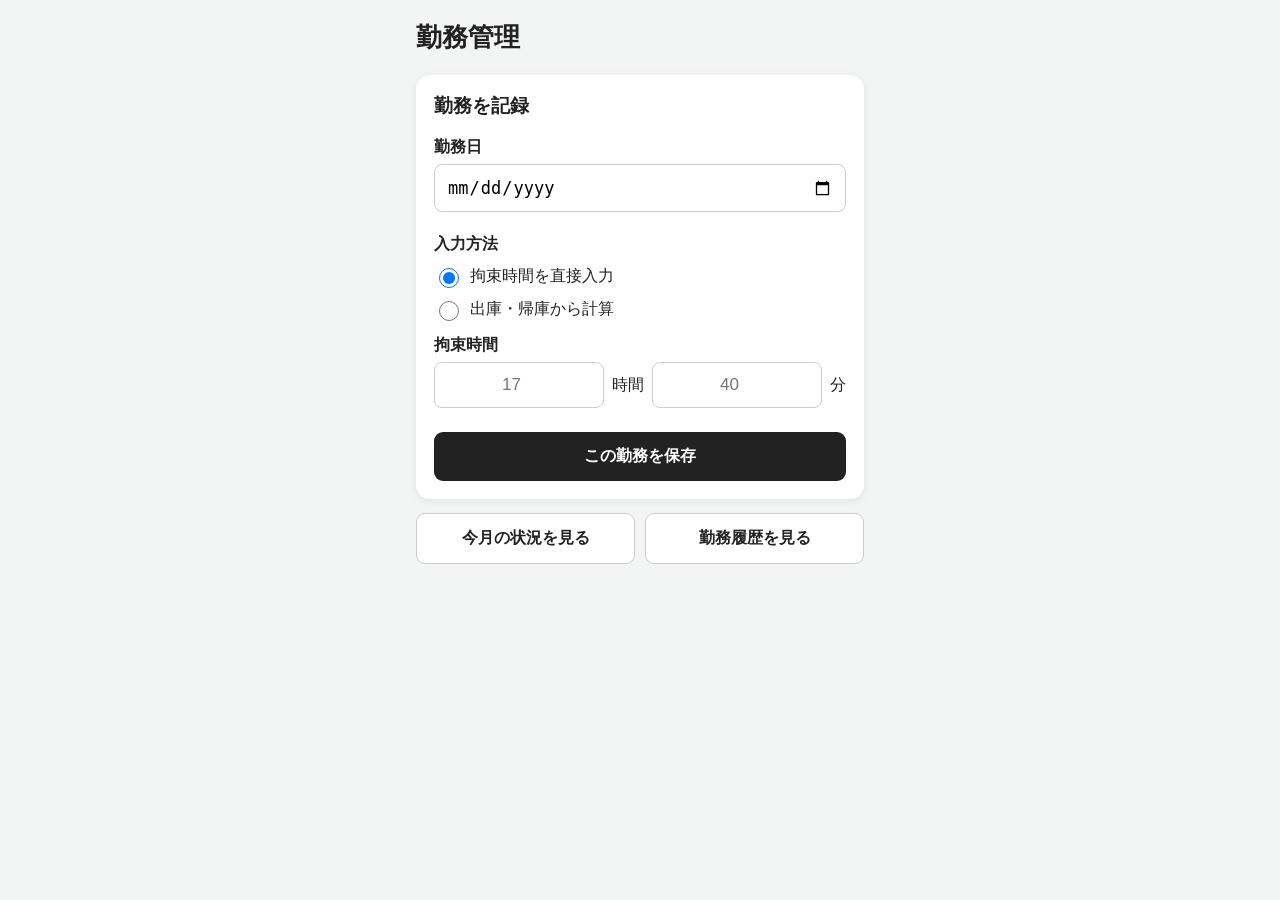
==== index.html @ 859ee37b "Add files via upload" ====
<!DOCTYPE html>
<html lang="ja">
<head>
    <meta charset="UTF-8">
    <meta name="viewport" content="width=device-width, initial-scale=1.0">

    <title>勤務管理</title>

    <link rel="stylesheet" href="style.css">
</head>

<body>

<main class="container">

    <h1>勤務管理</h1>

    <section class="card">

        <h2>勤務を記録</h2>

        <label for="workDate">勤務日</label>
        <input type="date" id="workDate">


        <div class="input-type">

            <span class="input-type-title">
                入力方法
            </span>

            <label class="radio-label">
                <input
                    type="radio"
                    name="inputType"
                    value="direct"
                    checked
                >
                拘束時間を直接入力
            </label>

            <label class="radio-label">
                <input
                    type="radio"
                    name="inputType"
                    value="time"
                >
                出庫・帰庫から計算
            </label>

        </div>


        <!-- 直接入力 -->
        <div id="directInput">

            <label>拘束時間</label>

            <div class="duration-input">

                <input
                    type="number"
                    id="directHours"
                    min="0"
                    max="30"
                    inputmode="numeric"
                    placeholder="17"
                >

                <span>時間</span>

                <input
                    type="number"
                    id="directMinutes"
                    min="0"
                    max="59"
                    inputmode="numeric"
                    placeholder="40"
                >

                <span>分</span>

            </div>

        </div>


        <!-- 出庫帰庫入力 -->
        <div
            id="timeInput"
            class="hidden"
        >

            <label for="startTime">
                出庫時刻
            </label>

            <input
                type="time"
                id="startTime"
            >


            <label for="endTime">
                帰庫時刻
            </label>

            <input
                type="time"
                id="endTime"
            >


            <div class="calculated-result">

                <span>今回の拘束時間</span>

                <strong id="calculatedHours">
                    --
                </strong>

            </div>

        </div>


        <button id="saveButton">
            この勤務を保存
        </button>

    </section>


    <div class="menu-buttons">

        <button
            class="secondary-button"
            id="statusButton"
        >
            今月の状況を見る
        </button>

        <button
            class="secondary-button"
            id="historyButton"
        >
            勤務履歴を見る
        </button>

    </div>

</main>


<!-- ==========================
     今月状況モーダル
     ========================== -->

<div
    class="modal hidden"
    id="statusModal"
>

    <div class="modal-panel">

        <button
            class="close-button"
            data-close="statusModal"
        >
            ×
        </button>


        <h2>今月の状況</h2>

        <div
            class="period-label"
            id="currentPeriod"
        >
            --
        </div>


        <div class="summary-row">

            <span>勤務回数</span>

            <strong id="workCount">
                0 / 13
            </strong>

        </div>


        <div class="summary-row">

            <span>累計拘束時間</span>

            <strong id="totalHours">
                0時間00分
            </strong>

        </div>


        <div class="summary-row">

            <span>262時間まで残り</span>

            <strong id="remainingHours">
                262時間00分
            </strong>

        </div>


        <hr>


        <h3>13勤務目の予測</h3>

        <div class="shift-selector">

            <span class="selector-title">
                13勤務目の基本出庫
            </span>

            <div class="shift-buttons">

                <label class="shift-option">
                    <input
                        type="radio"
                        name="finalShiftType"
                        value="15"
                        checked
                    >
                    <span>15:00</span>
                </label>

                <label class="shift-option">
                    <input
                        type="radio"
                        name="finalShiftType"
                        value="16"
                    >
                    <span>16:00</span>
                </label>

            </div>

        </div>


        <div id="forecast">
            まだ勤務記録がありません。
        </div>


        <button
            class="secondary-button modal-action"
            id="previousStatusButton"
        >
            前月の状況を見る
        </button>

    </div>

</div>


<!-- ==========================
     前月状況
     ========================== -->

<div
    class="modal hidden"
    id="previousStatusModal"
>

    <div class="modal-panel">

        <button
            class="close-button"
            data-close="previousStatusModal"
        >
            ×
        </button>


        <h2>前月の状況</h2>

        <div
            class="period-label"
            id="previousPeriod"
        >
            --
        </div>


        <div class="summary-row">

            <span>勤務回数</span>

            <strong id="previousWorkCount">
                0 / 13
            </strong>

        </div>


        <div class="summary-row">

            <span>累計拘束時間</span>

            <strong id="previousTotalHours">
                0時間00分
            </strong>

        </div>

    </div>

</div>


<!-- ==========================
     今月履歴
     ========================== -->

<div
    class="modal hidden"
    id="historyModal"
>

    <div class="modal-panel">

        <button
            class="close-button"
            data-close="historyModal"
        >
            ×
        </button>


        <h2>今月の勤務履歴</h2>

        <div
            class="period-label"
            id="historyPeriod"
        >
            --
        </div>


        <div id="workHistory">
            勤務記録はありません。
        </div>


        <button
            class="secondary-button modal-action"
            id="previousHistoryButton"
        >
            前月の履歴を見る
        </button>

    </div>

</div>


<!-- ==========================
     前月履歴
     ========================== -->

<div
    class="modal hidden"
    id="previousHistoryModal"
>

    <div class="modal-panel">

        <button
            class="close-button"
            data-close="previousHistoryModal"
        >
            ×
        </button>


        <h2>前月の勤務履歴</h2>

        <div
            class="period-label"
            id="previousHistoryPeriod"
        >
            --
        </div>


        <div id="previousWorkHistory">
            勤務記録はありません。
        </div>

    </div>

</div>


<script src="script.js"></script>

</body>
</html>
---- style.css ----
* {
    box-sizing: border-box;
}


body {
    margin: 0;

    font-family:
        -apple-system,
        BlinkMacSystemFont,
        "Segoe UI",
        sans-serif;

    background: #f3f5f4;
    color: #222;
}


.container {
    width: 100%;
    max-width: 480px;

    margin: 0 auto;

    padding: 20px 16px 40px;
}


h1 {
    margin: 0 0 20px;
    font-size: 26px;
}


h2 {
    margin: 0 0 18px;
    font-size: 19px;
}


h3 {
    margin-top: 22px;
    margin-bottom: 12px;

    font-size: 17px;
}


.card {
    background: white;

    padding: 18px;

    border-radius: 14px;

    box-shadow:
        0 2px 8px rgba(0, 0, 0, 0.08);
}


label {
    display: block;

    margin-top: 14px;
    margin-bottom: 6px;

    font-weight: bold;
}


input[type="date"],
input[type="time"],
input[type="number"] {
    width: 100%;

    padding: 12px;

    font-size: 17px;

    border: 1px solid #ccc;
    border-radius: 8px;

    background: white;
}


.input-type {
    margin-top: 22px;
}


.input-type-title {
    display: block;

    margin-bottom: 10px;

    font-weight: bold;
}


.radio-label {
    display: flex;

    align-items: center;

    gap: 8px;

    margin: 10px 0;

    font-weight: normal;
}


.radio-label input {
    width: 20px;
    height: 20px;
}


.duration-input {
    display: grid;

    grid-template-columns:
        1fr auto 1fr auto;

    align-items: center;

    gap: 8px;
}


.duration-input input {
    text-align: center;
}


.calculated-result {
    display: flex;

    justify-content: space-between;
    align-items: center;

    gap: 12px;

    margin-top: 18px;

    padding: 14px;

    background: #f3f5f4;

    border-radius: 8px;
}


button {
    width: 100%;

    padding: 14px;

    border: none;
    border-radius: 9px;

    font-size: 16px;
    font-weight: bold;

    cursor: pointer;
}


#saveButton {
    margin-top: 24px;

    background: #222;
    color: white;
}


.menu-buttons {
    display: grid;

    grid-template-columns: 1fr 1fr;

    gap: 10px;

    margin-top: 14px;
}


.secondary-button {
    background: white;

    color: #222;

    border: 1px solid #ccc;
}


.hidden {
    display: none !important;
}


/* ==========================
   モーダル
   ========================== */

.modal {
    position: fixed;

    inset: 0;

    z-index: 1000;

    display: flex;

    align-items: center;
    justify-content: center;

    padding: 16px;

    background:
        rgba(0, 0, 0, 0.45);
}


.modal-panel {
    position: relative;

    width: 100%;
    max-width: 460px;

    max-height: 88vh;

    overflow-y: auto;

    padding: 22px 18px;

    background: white;

    border-radius: 14px;
}


.close-button {
    position: absolute;

    top: 10px;
    right: 10px;

    width: 40px;
    height: 40px;

    padding: 0;

    background: transparent;

    font-size: 28px;
    font-weight: normal;
}


.period-label {
    margin-bottom: 20px;

    padding: 10px;

    background: #f3f5f4;

    border-radius: 8px;

    font-size: 14px;
}


.summary-row {
    display: flex;

    justify-content: space-between;
    align-items: center;

    gap: 12px;

    padding: 10px 0;
}


.summary-row strong {
    text-align: right;
}


hr {
    margin: 20px 0;

    border: 0;
    border-top: 1px solid #ddd;
}


.modal-action {
    margin-top: 24px;
}


/* ==========================
   13勤務目
   ========================== */

.shift-selector {
    margin-bottom: 18px;
}


.selector-title {
    display: block;

    margin-bottom: 10px;

    font-size: 14px;
    font-weight: bold;
}


.shift-buttons {
    display: grid;

    grid-template-columns: 1fr 1fr;

    gap: 8px;
}


.shift-option {
    margin: 0;
}


.shift-option input {
    position: absolute;

    opacity: 0;

    pointer-events: none;
}


.shift-option span {
    display: block;

    padding: 11px;

    border: 1px solid #ccc;
    border-radius: 8px;

    text-align: center;

    cursor: pointer;
}


.shift-option input:checked + span {
    background: #222;
    color: white;

    border-color: #222;
}


.forecast-box {
    margin-top: 12px;

    padding: 14px;

    background: #f3f5f4;

    border-radius: 10px;
}


.forecast-main {
    margin-bottom: 14px;

    font-size: 18px;
    font-weight: bold;

    line-height: 1.5;
}


.forecast-line {
    display: flex;

    justify-content: space-between;

    gap: 12px;

    padding: 7px 0;

    font-size: 14px;
}


.forecast-line strong {
    text-align: right;
}


.forecast-note {
    margin-top: 12px;

    padding-top: 12px;

    border-top: 1px solid #ccc;

    font-size: 13px;
    line-height: 1.6;
}


/* ==========================
   履歴
   ========================== */

.history-row {
    padding: 14px 0;

    border-bottom: 1px solid #ddd;
}


.history-row:last-child {
    border-bottom: none;
}


.history-top {
    display: flex;

    justify-content: space-between;
    align-items: center;

    gap: 12px;
}


.history-info {
    flex: 1;

    line-height: 1.6;
}


.history-actions {
    display: flex;

    gap: 6px;
}


.edit-button,
.delete-button {
    width: auto;

    padding: 8px 11px;

    font-size: 13px;
}


.edit-button {
    background: #222;
    color: white;
}


.delete-button {
    background: #666;
    color: white;
}


/* ==========================
   履歴編集
   ========================== */

.edit-form {
    margin-top: 14px;

    padding: 14px;

    background: #f3f5f4;

    border-radius: 10px;
}


.edit-form label {
    margin-top: 12px;

    font-size: 14px;
}


.edit-form label:first-child {
    margin-top: 0;
}


.edit-duration {
    display: grid;

    grid-template-columns:
        1fr auto 1fr auto;

    align-items: center;

    gap: 7px;
}


.edit-duration input {
    text-align: center;
}


.edit-time-result {
    display: flex;

    justify-content: space-between;

    gap: 10px;

    margin-top: 12px;

    padding: 10px;

    background: white;

    border-radius: 8px;

    font-size: 14px;
}


.edit-actions {
    display: grid;

    grid-template-columns: 1fr 1fr;

    gap: 8px;

    margin-top: 14px;
}


.edit-save-button {
    background: #222;
    color: white;
}


.edit-cancel-button {
    background: white;
    color: #222;

    border: 1px solid #ccc;
}
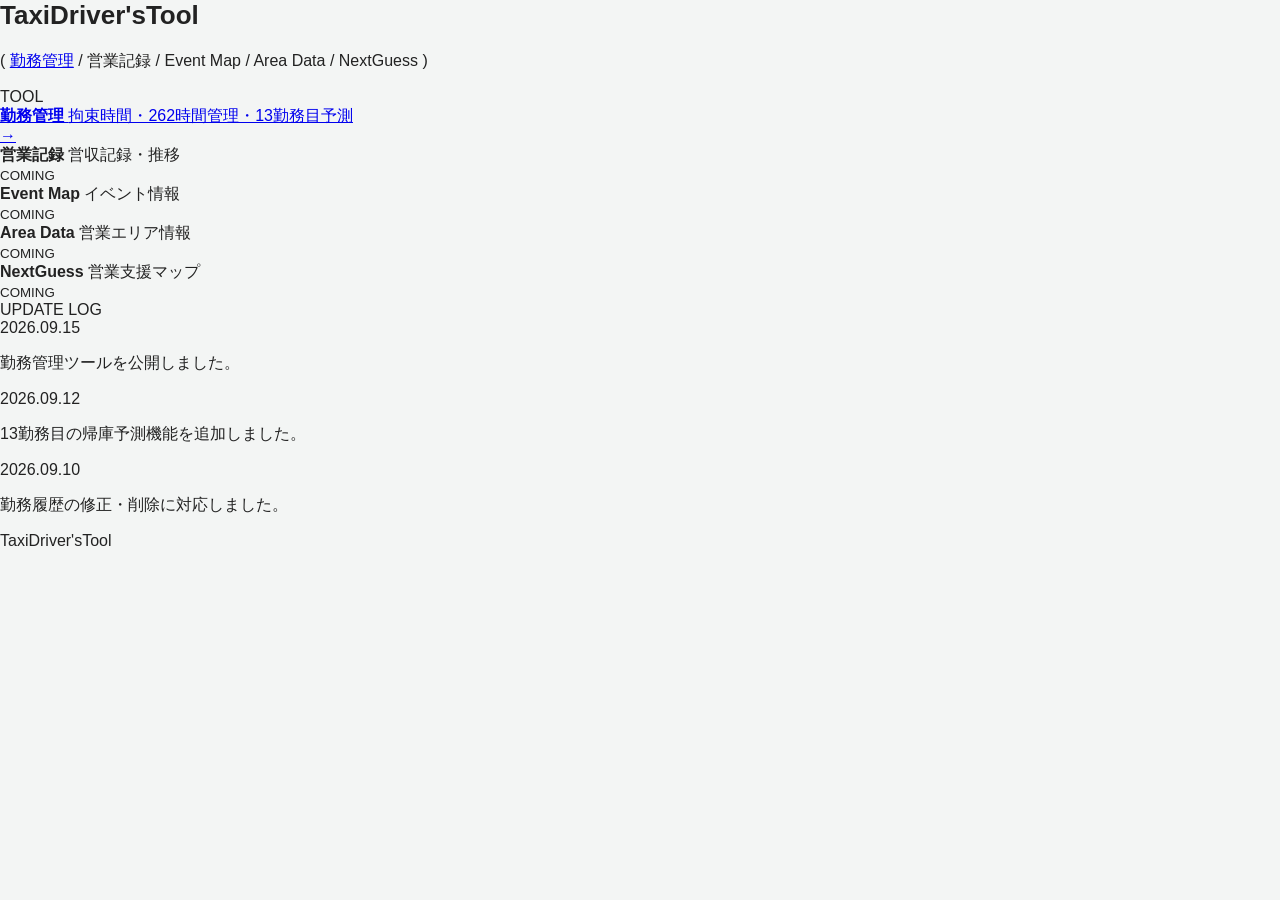
==== commit 3af93c05: "Revise index.html for TaxiDriver'sTool Updated the HTML structure and content for the TaxiDriver'sTo" ====
--- a/index.html
+++ b/index.html
@@ -1,413 +1,184 @@
 <!DOCTYPE html>
 <html lang="ja">
+
 <head>
     <meta charset="UTF-8">
-    <meta name="viewport" content="width=device-width, initial-scale=1.0">
 
-    <title>勤務管理</title>
+    <meta
+        name="viewport"
+        content="width=device-width, initial-scale=1.0"
+    >
 
-    <link rel="stylesheet" href="style.css">
+    <title>TaxiDriver'sTool</title>
+
+    <link
+        rel="stylesheet"
+        href="style.css"
+    >
 </head>
 
 <body>
 
-<main class="container">
+    <main class="portal">
 
-    <h1>勤務管理</h1>
+        <!-- ヘッダー -->
+        <header class="portal-header">
 
-    <section class="card">
+            <h1>TaxiDriver'sTool</h1>
 
-        <h2>勤務を記録</h2>
+            <p class="function-line">
+                (
+                <a href="work/">勤務管理</a>
+                /
+                <span>営業記録</span>
+                /
+                <span>Event Map</span>
+                /
+                <span>Area Data</span>
+                /
+                <span>NextGuess</span>
+                )
+            </p>
 
-        <label for="workDate">勤務日</label>
-        <input type="date" id="workDate">
+        </header>
 
 
-        <div class="input-type">
+        <!-- メイン -->
+        <section class="tool-section">
 
-            <span class="input-type-title">
-                入力方法
-            </span>
+            <div class="section-label">
+                TOOL
+            </div>
 
-            <label class="radio-label">
-                <input
-                    type="radio"
-                    name="inputType"
-                    value="direct"
-                    checked
-                >
-                拘束時間を直接入力
-            </label>
+            <a
+                href="work/"
+                class="tool-link"
+            >
 
-            <label class="radio-label">
-                <input
-                    type="radio"
-                    name="inputType"
-                    value="time"
-                >
-                出庫・帰庫から計算
-            </label>
+                <div class="tool-text">
 
-        </div>
+                    <strong>
+                        勤務管理
+                    </strong>
+
+                    <span>
+                        拘束時間・262時間管理・13勤務目予測
+                    </span>
+
+                </div>
+
+                <div class="tool-arrow">
+                    →
+                </div>
+
+            </a>
 
 
-        <!-- 直接入力 -->
-        <div id="directInput">
+            <div class="future-tool">
 
-            <label>拘束時間</label>
+                <div>
+                    <strong>営業記録</strong>
+                    <span>営収記録・推移</span>
+                </div>
 
-            <div class="duration-input">
-
-                <input
-                    type="number"
-                    id="directHours"
-                    min="0"
-                    max="30"
-                    inputmode="numeric"
-                    placeholder="17"
-                >
-
-                <span>時間</span>
-
-                <input
-                    type="number"
-                    id="directMinutes"
-                    min="0"
-                    max="59"
-                    inputmode="numeric"
-                    placeholder="40"
-                >
-
-                <span>分</span>
+                <small>COMING</small>
 
             </div>
 
-        </div>
 
+            <div class="future-tool">
 
-        <!-- 出庫帰庫入力 -->
-        <div
-            id="timeInput"
-            class="hidden"
-        >
+                <div>
+                    <strong>Event Map</strong>
+                    <span>イベント情報</span>
+                </div>
 
-            <label for="startTime">
-                出庫時刻
-            </label>
-
-            <input
-                type="time"
-                id="startTime"
-            >
-
-
-            <label for="endTime">
-                帰庫時刻
-            </label>
-
-            <input
-                type="time"
-                id="endTime"
-            >
-
-
-            <div class="calculated-result">
-
-                <span>今回の拘束時間</span>
-
-                <strong id="calculatedHours">
-                    --
-                </strong>
+                <small>COMING</small>
 
             </div>
 
-        </div>
 
+            <div class="future-tool">
 
-        <button id="saveButton">
-            この勤務を保存
-        </button>
+                <div>
+                    <strong>Area Data</strong>
+                    <span>営業エリア情報</span>
+                </div>
 
-    </section>
-
-
-    <div class="menu-buttons">
-
-        <button
-            class="secondary-button"
-            id="statusButton"
-        >
-            今月の状況を見る
-        </button>
-
-        <button
-            class="secondary-button"
-            id="historyButton"
-        >
-            勤務履歴を見る
-        </button>
-
-    </div>
-
-</main>
-
-
-<!-- ==========================
-     今月状況モーダル
-     ========================== -->
-
-<div
-    class="modal hidden"
-    id="statusModal"
->
-
-    <div class="modal-panel">
-
-        <button
-            class="close-button"
-            data-close="statusModal"
-        >
-            ×
-        </button>
-
-
-        <h2>今月の状況</h2>
-
-        <div
-            class="period-label"
-            id="currentPeriod"
-        >
-            --
-        </div>
-
-
-        <div class="summary-row">
-
-            <span>勤務回数</span>
-
-            <strong id="workCount">
-                0 / 13
-            </strong>
-
-        </div>
-
-
-        <div class="summary-row">
-
-            <span>累計拘束時間</span>
-
-            <strong id="totalHours">
-                0時間00分
-            </strong>
-
-        </div>
-
-
-        <div class="summary-row">
-
-            <span>262時間まで残り</span>
-
-            <strong id="remainingHours">
-                262時間00分
-            </strong>
-
-        </div>
-
-
-        <hr>
-
-
-        <h3>13勤務目の予測</h3>
-
-        <div class="shift-selector">
-
-            <span class="selector-title">
-                13勤務目の基本出庫
-            </span>
-
-            <div class="shift-buttons">
-
-                <label class="shift-option">
-                    <input
-                        type="radio"
-                        name="finalShiftType"
-                        value="15"
-                        checked
-                    >
-                    <span>15:00</span>
-                </label>
-
-                <label class="shift-option">
-                    <input
-                        type="radio"
-                        name="finalShiftType"
-                        value="16"
-                    >
-                    <span>16:00</span>
-                </label>
+                <small>COMING</small>
 
             </div>
 
-        </div>
+
+            <div class="future-tool">
+
+                <div>
+                    <strong>NextGuess</strong>
+                    <span>営業支援マップ</span>
+                </div>
+
+                <small>COMING</small>
+
+            </div>
+
+        </section>
 
 
-        <div id="forecast">
-            まだ勤務記録がありません。
-        </div>
+        <!-- 更新履歴 -->
+        <section class="update-section">
+
+            <div class="section-label">
+                UPDATE LOG
+            </div>
 
 
-        <button
-            class="secondary-button modal-action"
-            id="previousStatusButton"
-        >
-            前月の状況を見る
-        </button>
+            <article class="update-row">
 
-    </div>
+                <time>
+                    2026.09.15
+                </time>
 
-</div>
+                <p>
+                    勤務管理ツールを公開しました。
+                </p>
+
+            </article>
 
 
-<!-- ==========================
-     前月状況
-     ========================== -->
+            <article class="update-row">
 
-<div
-    class="modal hidden"
-    id="previousStatusModal"
->
+                <time>
+                    2026.09.12
+                </time>
 
-    <div class="modal-panel">
+                <p>
+                    13勤務目の帰庫予測機能を追加しました。
+                </p>
 
-        <button
-            class="close-button"
-            data-close="previousStatusModal"
-        >
-            ×
-        </button>
+            </article>
 
 
-        <h2>前月の状況</h2>
+            <article class="update-row">
 
-        <div
-            class="period-label"
-            id="previousPeriod"
-        >
-            --
-        </div>
+                <time>
+                    2026.09.10
+                </time>
+
+                <p>
+                    勤務履歴の修正・削除に対応しました。
+                </p>
+
+            </article>
+
+        </section>
 
 
-        <div class="summary-row">
+        <footer>
+            TaxiDriver'sTool
+        </footer>
 
-            <span>勤務回数</span>
-
-            <strong id="previousWorkCount">
-                0 / 13
-            </strong>
-
-        </div>
-
-
-        <div class="summary-row">
-
-            <span>累計拘束時間</span>
-
-            <strong id="previousTotalHours">
-                0時間00分
-            </strong>
-
-        </div>
-
-    </div>
-
-</div>
-
-
-<!-- ==========================
-     今月履歴
-     ========================== -->
-
-<div
-    class="modal hidden"
-    id="historyModal"
->
-
-    <div class="modal-panel">
-
-        <button
-            class="close-button"
-            data-close="historyModal"
-        >
-            ×
-        </button>
-
-
-        <h2>今月の勤務履歴</h2>
-
-        <div
-            class="period-label"
-            id="historyPeriod"
-        >
-            --
-        </div>
-
-
-        <div id="workHistory">
-            勤務記録はありません。
-        </div>
-
-
-        <button
-            class="secondary-button modal-action"
-            id="previousHistoryButton"
-        >
-            前月の履歴を見る
-        </button>
-
-    </div>
-
-</div>
-
-
-<!-- ==========================
-     前月履歴
-     ========================== -->
-
-<div
-    class="modal hidden"
-    id="previousHistoryModal"
->
-
-    <div class="modal-panel">
-
-        <button
-            class="close-button"
-            data-close="previousHistoryModal"
-        >
-            ×
-        </button>
-
-
-        <h2>前月の勤務履歴</h2>
-
-        <div
-            class="period-label"
-            id="previousHistoryPeriod"
-        >
-            --
-        </div>
-
-
-        <div id="previousWorkHistory">
-            勤務記録はありません。
-        </div>
-
-    </div>
-
-</div>
-
-
-<script src="script.js"></script>
+    </main>
 
 </body>
-</html>+
+</html>
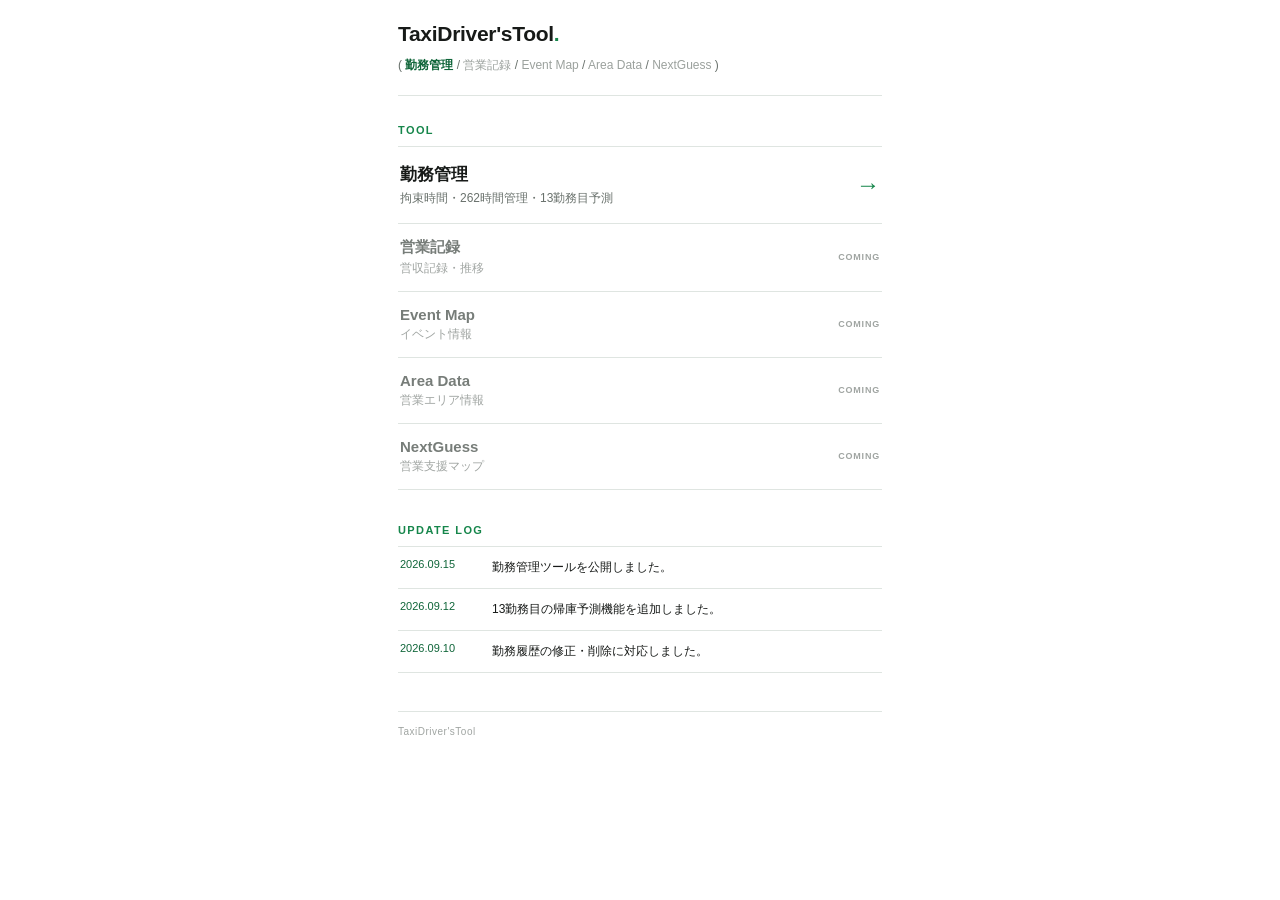
==== commit dd353f4d: "Update index.html" ====
--- a/index.html
+++ b/index.html
@@ -7,9 +7,49 @@
     <meta
         name="viewport"
         content="width=device-width, initial-scale=1.0"
+    ><head>
+    <meta charset="UTF-8">
+
+    <meta
+        name="viewport"
+        content="width=device-width, initial-scale=1.0"
     >
 
     <title>TaxiDriver'sTool</title>
+
+    <!-- PWA -->
+    <meta
+        name="theme-color"
+        content="#16864b"
+    >
+
+    <!-- iPhone ホーム画面起動 -->
+    <meta
+        name="apple-mobile-web-app-capable"
+        content="yes"
+    >
+
+    <meta
+        name="apple-mobile-web-app-status-bar-style"
+        content="default"
+    >
+
+    <meta
+        name="apple-mobile-web-app-title"
+        content="TaxiTool"
+    >
+
+    <!-- PWA manifest -->
+    <link
+        rel="manifest"
+        href="manifest.json"
+    >
+
+    <!-- iPhone ホーム画面アイコン -->
+    <link
+        rel="apple-touch-icon"
+        href="icon-192.png"
+    >
 
     <link
         rel="stylesheet"
--- a/style.css
+++ b/style.css
@@ -2,567 +2,273 @@
     box-sizing: border-box;
 }
 
+:root {
+    --green: #16864b;
+    --green-dark: #0f6539;
+    --green-soft: #edf7f1;
+    --text: #171a18;
+    --subtext: #69716c;
+    --line: #dfe5e1;
+    --background: #ffffff;
+}
 
 body {
     margin: 0;
+    background: var(--background);
+    color: var(--text);
 
     font-family:
         -apple-system,
         BlinkMacSystemFont,
         "Segoe UI",
         sans-serif;
-
-    background: #f3f5f4;
-    color: #222;
-}
-
-
-.container {
+}
+
+.portal {
     width: 100%;
-    max-width: 480px;
+    max-width: 520px;
 
     margin: 0 auto;
-
-    padding: 20px 16px 40px;
-}
-
-
-h1 {
-    margin: 0 0 20px;
-    font-size: 26px;
-}
-
-
-h2 {
-    margin: 0 0 18px;
-    font-size: 19px;
-}
-
-
-h3 {
-    margin-top: 22px;
-    margin-bottom: 12px;
-
+    padding: 18px 18px 36px;
+}
+
+
+/* ==========================
+   ヘッダー
+   ========================== */
+
+.portal-header {
+    padding: 4px 0 18px;
+
+    border-bottom: 1px solid var(--line);
+}
+
+.portal-header h1 {
+    margin: 0;
+
+    font-size: 21px;
+    font-weight: 700;
+    letter-spacing: -0.3px;
+}
+
+.portal-header h1::after {
+    content: ".";
+
+    color: var(--green);
+}
+
+.function-line {
+    margin: 9px 0 0;
+
+    color: var(--subtext);
+
+    font-size: 12px;
+    line-height: 1.8;
+}
+
+.function-line a {
+    color: var(--green-dark);
+    font-weight: 700;
+
+    text-decoration: none;
+}
+
+.function-line span {
+    color: #9ba19d;
+}
+
+
+/* ==========================
+   セクション
+   ========================== */
+
+.tool-section,
+.update-section {
+    margin-top: 28px;
+}
+
+.section-label {
+    margin-bottom: 10px;
+
+    color: var(--green);
+
+    font-size: 11px;
+    font-weight: 800;
+
+    letter-spacing: 1.4px;
+}
+
+
+/* ==========================
+   使用可能ツール
+   ========================== */
+
+.tool-link {
+    display: flex;
+
+    align-items: center;
+    justify-content: space-between;
+
+    gap: 14px;
+
+    padding: 16px 2px;
+
+    color: var(--text);
+
+    text-decoration: none;
+
+    border-top: 1px solid var(--line);
+    border-bottom: 1px solid var(--line);
+}
+
+.tool-text {
+    display: flex;
+    flex-direction: column;
+
+    gap: 4px;
+}
+
+.tool-text strong {
     font-size: 17px;
 }
 
-
-.card {
-    background: white;
-
-    padding: 18px;
-
-    border-radius: 14px;
-
-    box-shadow:
-        0 2px 8px rgba(0, 0, 0, 0.08);
-}
-
-
-label {
-    display: block;
-
-    margin-top: 14px;
-    margin-bottom: 6px;
-
-    font-weight: bold;
-}
-
-
-input[type="date"],
-input[type="time"],
-input[type="number"] {
-    width: 100%;
-
-    padding: 12px;
-
-    font-size: 17px;
-
-    border: 1px solid #ccc;
-    border-radius: 8px;
-
-    background: white;
-}
-
-
-.input-type {
-    margin-top: 22px;
-}
-
-
-.input-type-title {
-    display: block;
-
-    margin-bottom: 10px;
-
-    font-weight: bold;
-}
-
-
-.radio-label {
+.tool-text span {
+    color: var(--subtext);
+
+    font-size: 12px;
+}
+
+.tool-arrow {
+    color: var(--green);
+
+    font-size: 24px;
+    font-weight: 400;
+}
+
+
+/* ==========================
+   今後の機能
+   ========================== */
+
+.future-tool {
     display: flex;
 
     align-items: center;
-
-    gap: 8px;
-
-    margin: 10px 0;
-
-    font-weight: normal;
-}
-
-
-.radio-label input {
-    width: 20px;
-    height: 20px;
-}
-
-
-.duration-input {
+    justify-content: space-between;
+
+    gap: 12px;
+
+    padding: 14px 2px;
+
+    border-bottom: 1px solid var(--line);
+}
+
+.future-tool > div {
+    display: flex;
+    flex-direction: column;
+
+    gap: 3px;
+}
+
+.future-tool strong {
+    color: #777d79;
+
+    font-size: 15px;
+    font-weight: 600;
+}
+
+.future-tool span {
+    color: #a0a5a2;
+
+    font-size: 12px;
+}
+
+.future-tool small {
+    color: #a0a5a2;
+
+    font-size: 9px;
+    font-weight: 700;
+
+    letter-spacing: 0.8px;
+}
+
+
+/* ==========================
+   UPDATE LOG
+   ========================== */
+
+.update-section {
+    margin-top: 34px;
+}
+
+.update-row {
     display: grid;
 
-    grid-template-columns:
-        1fr auto 1fr auto;
-
-    align-items: center;
-
-    gap: 8px;
-}
-
-
-.duration-input input {
-    text-align: center;
-}
-
-
-.calculated-result {
-    display: flex;
-
-    justify-content: space-between;
-    align-items: center;
-
-    gap: 12px;
-
-    margin-top: 18px;
-
-    padding: 14px;
-
-    background: #f3f5f4;
-
-    border-radius: 8px;
-}
-
-
-button {
-    width: 100%;
-
-    padding: 14px;
-
-    border: none;
-    border-radius: 9px;
-
-    font-size: 16px;
-    font-weight: bold;
-
-    cursor: pointer;
-}
-
-
-#saveButton {
-    margin-top: 24px;
-
-    background: #222;
-    color: white;
-}
-
-
-.menu-buttons {
-    display: grid;
-
-    grid-template-columns: 1fr 1fr;
+    grid-template-columns: 82px 1fr;
 
     gap: 10px;
 
-    margin-top: 14px;
-}
-
-
-.secondary-button {
-    background: white;
-
-    color: #222;
-
-    border: 1px solid #ccc;
-}
-
-
-.hidden {
-    display: none !important;
-}
-
-
-/* ==========================
-   モーダル
-   ========================== */
-
-.modal {
-    position: fixed;
-
-    inset: 0;
-
-    z-index: 1000;
-
-    display: flex;
-
-    align-items: center;
-    justify-content: center;
-
-    padding: 16px;
-
-    background:
-        rgba(0, 0, 0, 0.45);
-}
-
-
-.modal-panel {
-    position: relative;
-
-    width: 100%;
-    max-width: 460px;
-
-    max-height: 88vh;
-
-    overflow-y: auto;
-
-    padding: 22px 18px;
-
-    background: white;
-
-    border-radius: 14px;
-}
-
-
-.close-button {
-    position: absolute;
-
-    top: 10px;
-    right: 10px;
-
-    width: 40px;
-    height: 40px;
-
-    padding: 0;
-
-    background: transparent;
-
-    font-size: 28px;
-    font-weight: normal;
-}
-
-
-.period-label {
-    margin-bottom: 20px;
-
-    padding: 10px;
-
-    background: #f3f5f4;
-
-    border-radius: 8px;
-
-    font-size: 14px;
-}
-
-
-.summary-row {
-    display: flex;
-
-    justify-content: space-between;
-    align-items: center;
-
-    gap: 12px;
-
-    padding: 10px 0;
-}
-
-
-.summary-row strong {
-    text-align: right;
-}
-
-
-hr {
-    margin: 20px 0;
-
-    border: 0;
-    border-top: 1px solid #ddd;
-}
-
-
-.modal-action {
-    margin-top: 24px;
-}
-
-
-/* ==========================
-   13勤務目
-   ========================== */
-
-.shift-selector {
-    margin-bottom: 18px;
-}
-
-
-.selector-title {
-    display: block;
-
-    margin-bottom: 10px;
-
-    font-size: 14px;
-    font-weight: bold;
-}
-
-
-.shift-buttons {
-    display: grid;
-
-    grid-template-columns: 1fr 1fr;
-
-    gap: 8px;
-}
-
-
-.shift-option {
+    padding: 11px 2px;
+
+    border-bottom: 1px solid var(--line);
+}
+
+.update-row:first-of-type {
+    border-top: 1px solid var(--line);
+}
+
+.update-row time {
+    color: var(--green-dark);
+
+    font-size: 11px;
+    font-variant-numeric: tabular-nums;
+}
+
+.update-row p {
     margin: 0;
-}
-
-
-.shift-option input {
-    position: absolute;
-
-    opacity: 0;
-
-    pointer-events: none;
-}
-
-
-.shift-option span {
-    display: block;
-
-    padding: 11px;
-
-    border: 1px solid #ccc;
-    border-radius: 8px;
-
-    text-align: center;
-
-    cursor: pointer;
-}
-
-
-.shift-option input:checked + span {
-    background: #222;
-    color: white;
-
-    border-color: #222;
-}
-
-
-.forecast-box {
-    margin-top: 12px;
-
-    padding: 14px;
-
-    background: #f3f5f4;
-
-    border-radius: 10px;
-}
-
-
-.forecast-main {
-    margin-bottom: 14px;
-
-    font-size: 18px;
-    font-weight: bold;
-
-    line-height: 1.5;
-}
-
-
-.forecast-line {
-    display: flex;
-
-    justify-content: space-between;
-
-    gap: 12px;
-
-    padding: 7px 0;
-
-    font-size: 14px;
-}
-
-
-.forecast-line strong {
-    text-align: right;
-}
-
-
-.forecast-note {
-    margin-top: 12px;
-
-    padding-top: 12px;
-
-    border-top: 1px solid #ccc;
-
-    font-size: 13px;
+
+    font-size: 12px;
     line-height: 1.6;
 }
 
 
 /* ==========================
-   履歴
-   ========================== */
-
-.history-row {
-    padding: 14px 0;
-
-    border-bottom: 1px solid #ddd;
-}
-
-
-.history-row:last-child {
-    border-bottom: none;
-}
-
-
-.history-top {
-    display: flex;
-
-    justify-content: space-between;
-    align-items: center;
-
-    gap: 12px;
-}
-
-
-.history-info {
-    flex: 1;
-
-    line-height: 1.6;
-}
-
-
-.history-actions {
-    display: flex;
-
-    gap: 6px;
-}
-
-
-.edit-button,
-.delete-button {
-    width: auto;
-
-    padding: 8px 11px;
-
-    font-size: 13px;
-}
-
-
-.edit-button {
-    background: #222;
-    color: white;
-}
-
-
-.delete-button {
-    background: #666;
-    color: white;
-}
-
-
-/* ==========================
-   履歴編集
-   ========================== */
-
-.edit-form {
-    margin-top: 14px;
-
-    padding: 14px;
-
-    background: #f3f5f4;
-
-    border-radius: 10px;
-}
-
-
-.edit-form label {
-    margin-top: 12px;
-
-    font-size: 14px;
-}
-
-
-.edit-form label:first-child {
-    margin-top: 0;
-}
-
-
-.edit-duration {
-    display: grid;
-
-    grid-template-columns:
-        1fr auto 1fr auto;
-
-    align-items: center;
-
-    gap: 7px;
-}
-
-
-.edit-duration input {
-    text-align: center;
-}
-
-
-.edit-time-result {
-    display: flex;
-
-    justify-content: space-between;
-
-    gap: 10px;
-
-    margin-top: 12px;
-
-    padding: 10px;
-
-    background: white;
-
-    border-radius: 8px;
-
-    font-size: 14px;
-}
-
-
-.edit-actions {
-    display: grid;
-
-    grid-template-columns: 1fr 1fr;
-
-    gap: 8px;
-
-    margin-top: 14px;
-}
-
-
-.edit-save-button {
-    background: #222;
-    color: white;
-}
-
-
-.edit-cancel-button {
-    background: white;
-    color: #222;
-
-    border: 1px solid #ccc;
-}+   フッター
+   ========================== */
+
+footer {
+    margin-top: 38px;
+    padding-top: 14px;
+
+    border-top: 1px solid var(--line);
+
+    color: #a0a5a2;
+
+    font-size: 10px;
+    letter-spacing: 0.5px;
+}
+
+
+/* ==========================
+   スマホ
+   ========================== */
+
+@media (max-width: 360px) {
+
+    .portal {
+        padding-left: 14px;
+        padding-right: 14px;
+    }
+
+    .portal-header h1 {
+        font-size: 20px;
+    }
+
+    .function-line {
+        font-size: 11px;
+    }
+
+    .update-row {
+        grid-template-columns: 76px 1fr;
+    }
+}
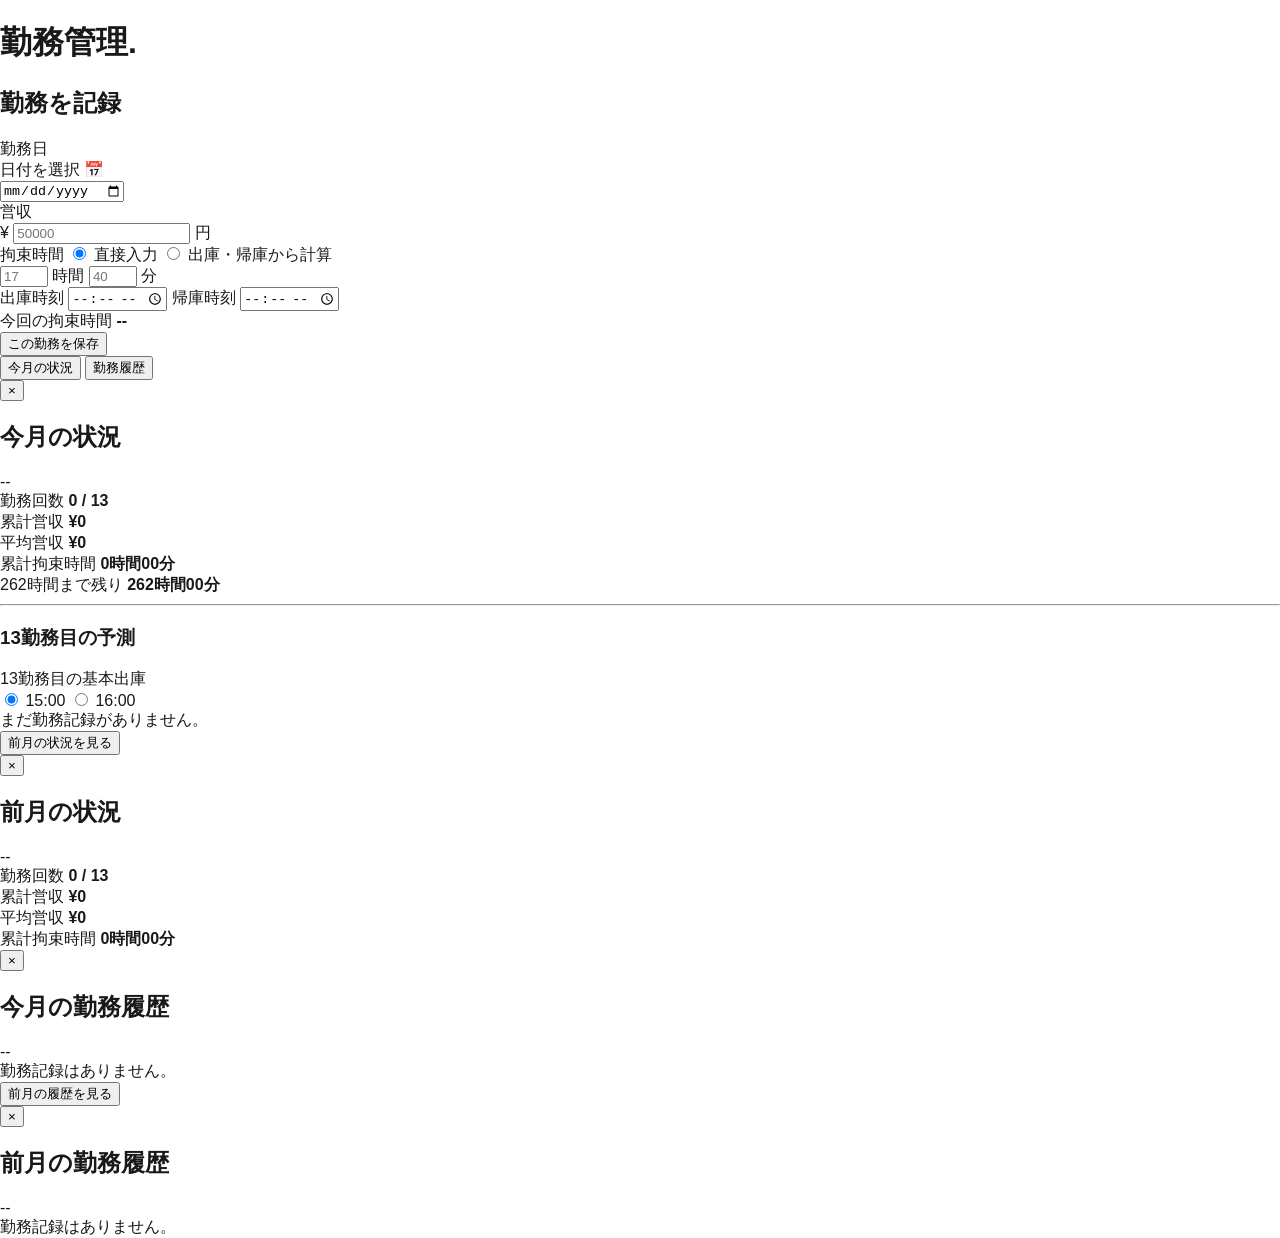
==== commit f3923aea: "Update index.html" ====
--- a/index.html
+++ b/index.html
@@ -2,12 +2,6 @@
 <html lang="ja">
 
 <head>
-    <meta charset="UTF-8">
-
-    <meta
-        name="viewport"
-        content="width=device-width, initial-scale=1.0"
-    ><head>
     <meta charset="UTF-8">
 
     <meta
@@ -15,41 +9,12 @@
         content="width=device-width, initial-scale=1.0"
     >
 
-    <title>TaxiDriver'sTool</title>
-
-    <!-- PWA -->
     <meta
         name="theme-color"
         content="#16864b"
     >
 
-    <!-- iPhone ホーム画面起動 -->
-    <meta
-        name="apple-mobile-web-app-capable"
-        content="yes"
-    >
-
-    <meta
-        name="apple-mobile-web-app-status-bar-style"
-        content="default"
-    >
-
-    <meta
-        name="apple-mobile-web-app-title"
-        content="TaxiTool"
-    >
-
-    <!-- PWA manifest -->
-    <link
-        rel="manifest"
-        href="manifest.json"
-    >
-
-    <!-- iPhone ホーム画面アイコン -->
-    <link
-        rel="apple-touch-icon"
-        href="icon-192.png"
-    >
+    <title>勤務管理</title>
 
     <link
         rel="stylesheet"
@@ -59,165 +24,534 @@
 
 <body>
 
-    <main class="portal">
-
-        <!-- ヘッダー -->
-        <header class="portal-header">
-
-            <h1>TaxiDriver'sTool</h1>
-
-            <p class="function-line">
-                (
-                <a href="work/">勤務管理</a>
-                /
-                <span>営業記録</span>
-                /
-                <span>Event Map</span>
-                /
-                <span>Area Data</span>
-                /
-                <span>NextGuess</span>
-                )
-            </p>
-
-        </header>
-
-
-        <!-- メイン -->
-        <section class="tool-section">
-
-            <div class="section-label">
-                TOOL
+<main class="container">
+
+    <h1>
+        勤務管理<span class="title-dot">.</span>
+    </h1>
+
+
+    <section class="card">
+
+        <h2>勤務を記録</h2>
+
+
+        <!-- 勤務日 -->
+
+        <label for="workDate">
+            勤務日
+        </label>
+
+        <div class="date-picker-wrap">
+
+            <div class="date-picker-display">
+
+                <span id="workDateText">
+                    日付を選択
+                </span>
+
+                <span
+                    class="date-picker-icon"
+                    aria-hidden="true"
+                >
+                    📅
+                </span>
+
             </div>
 
-            <a
-                href="work/"
-                class="tool-link"
+            <input
+                type="date"
+                id="workDate"
+                class="date-picker-native"
+                aria-label="勤務日"
             >
 
-                <div class="tool-text">
-
-                    <strong>
-                        勤務管理
-                    </strong>
+        </div>
+
+
+        <!-- 営収 -->
+
+        <label for="revenue">
+            営収
+        </label>
+
+        <div class="revenue-input">
+
+            <span class="yen-mark">
+                ¥
+            </span>
+
+            <input
+                type="number"
+                id="revenue"
+                min="0"
+                step="1"
+                inputmode="numeric"
+                placeholder="50000"
+            >
+
+            <span class="unit">
+                円
+            </span>
+
+        </div>
+
+
+        <!-- 入力方法 -->
+
+        <div class="input-type">
+
+            <span class="input-type-title">
+                拘束時間
+            </span>
+
+            <label class="radio-label">
+
+                <input
+                    type="radio"
+                    name="inputType"
+                    value="direct"
+                    checked
+                >
+
+                直接入力
+
+            </label>
+
+            <label class="radio-label">
+
+                <input
+                    type="radio"
+                    name="inputType"
+                    value="time"
+                >
+
+                出庫・帰庫から計算
+
+            </label>
+
+        </div>
+
+
+        <!-- 直接入力 -->
+
+        <div id="directInput">
+
+            <div class="duration-input">
+
+                <input
+                    type="number"
+                    id="directHours"
+                    min="0"
+                    max="30"
+                    inputmode="numeric"
+                    placeholder="17"
+                >
+
+                <span>時間</span>
+
+                <input
+                    type="number"
+                    id="directMinutes"
+                    min="0"
+                    max="59"
+                    inputmode="numeric"
+                    placeholder="40"
+                >
+
+                <span>分</span>
+
+            </div>
+
+        </div>
+
+
+        <!-- 出庫・帰庫入力 -->
+
+        <div
+            id="timeInput"
+            class="hidden"
+        >
+
+            <label for="startTime">
+                出庫時刻
+            </label>
+
+            <input
+                type="time"
+                id="startTime"
+            >
+
+
+            <label for="endTime">
+                帰庫時刻
+            </label>
+
+            <input
+                type="time"
+                id="endTime"
+            >
+
+
+            <div class="calculated-result">
+
+                <span>
+                    今回の拘束時間
+                </span>
+
+                <strong id="calculatedHours">
+                    --
+                </strong>
+
+            </div>
+
+        </div>
+
+
+        <button id="saveButton">
+            この勤務を保存
+        </button>
+
+    </section>
+
+
+    <div class="menu-buttons">
+
+        <button
+            class="secondary-button"
+            id="statusButton"
+        >
+            今月の状況
+        </button>
+
+        <button
+            class="secondary-button"
+            id="historyButton"
+        >
+            勤務履歴
+        </button>
+
+    </div>
+
+</main>
+
+
+<!-- 今月状況 -->
+
+<div
+    class="modal hidden"
+    id="statusModal"
+>
+
+    <div class="modal-panel">
+
+        <button
+            class="close-button"
+            data-close="statusModal"
+        >
+            ×
+        </button>
+
+
+        <h2>今月の状況</h2>
+
+        <div
+            class="period-label"
+            id="currentPeriod"
+        >
+            --
+        </div>
+
+
+        <div class="summary-row">
+
+            <span>勤務回数</span>
+
+            <strong id="workCount">
+                0 / 13
+            </strong>
+
+        </div>
+
+
+        <div class="summary-row">
+
+            <span>累計営収</span>
+
+            <strong
+                id="totalRevenue"
+                class="green-value"
+            >
+                ¥0
+            </strong>
+
+        </div>
+
+
+        <div class="summary-row">
+
+            <span>平均営収</span>
+
+            <strong id="averageRevenue">
+                ¥0
+            </strong>
+
+        </div>
+
+
+        <div class="summary-row">
+
+            <span>累計拘束時間</span>
+
+            <strong id="totalHours">
+                0時間00分
+            </strong>
+
+        </div>
+
+
+        <div class="summary-row">
+
+            <span>262時間まで残り</span>
+
+            <strong id="remainingHours">
+                262時間00分
+            </strong>
+
+        </div>
+
+
+        <hr>
+
+
+        <h3>
+            13勤務目の予測
+        </h3>
+
+
+        <div class="shift-selector">
+
+            <span class="selector-title">
+                13勤務目の基本出庫
+            </span>
+
+            <div class="shift-buttons">
+
+                <label class="shift-option">
+
+                    <input
+                        type="radio"
+                        name="finalShiftType"
+                        value="15"
+                        checked
+                    >
 
                     <span>
-                        拘束時間・262時間管理・13勤務目予測
+                        15:00
                     </span>
 
-                </div>
-
-                <div class="tool-arrow">
-                    →
-                </div>
-
-            </a>
-
-
-            <div class="future-tool">
-
-                <div>
-                    <strong>営業記録</strong>
-                    <span>営収記録・推移</span>
-                </div>
-
-                <small>COMING</small>
+                </label>
+
+
+                <label class="shift-option">
+
+                    <input
+                        type="radio"
+                        name="finalShiftType"
+                        value="16"
+                    >
+
+                    <span>
+                        16:00
+                    </span>
+
+                </label>
 
             </div>
 
-
-            <div class="future-tool">
-
-                <div>
-                    <strong>Event Map</strong>
-                    <span>イベント情報</span>
-                </div>
-
-                <small>COMING</small>
-
-            </div>
-
-
-            <div class="future-tool">
-
-                <div>
-                    <strong>Area Data</strong>
-                    <span>営業エリア情報</span>
-                </div>
-
-                <small>COMING</small>
-
-            </div>
-
-
-            <div class="future-tool">
-
-                <div>
-                    <strong>NextGuess</strong>
-                    <span>営業支援マップ</span>
-                </div>
-
-                <small>COMING</small>
-
-            </div>
-
-        </section>
-
-
-        <!-- 更新履歴 -->
-        <section class="update-section">
-
-            <div class="section-label">
-                UPDATE LOG
-            </div>
-
-
-            <article class="update-row">
-
-                <time>
-                    2026.09.15
-                </time>
-
-                <p>
-                    勤務管理ツールを公開しました。
-                </p>
-
-            </article>
-
-
-            <article class="update-row">
-
-                <time>
-                    2026.09.12
-                </time>
-
-                <p>
-                    13勤務目の帰庫予測機能を追加しました。
-                </p>
-
-            </article>
-
-
-            <article class="update-row">
-
-                <time>
-                    2026.09.10
-                </time>
-
-                <p>
-                    勤務履歴の修正・削除に対応しました。
-                </p>
-
-            </article>
-
-        </section>
-
-
-        <footer>
-            TaxiDriver'sTool
-        </footer>
-
-    </main>
+        </div>
+
+
+        <div id="forecast">
+            まだ勤務記録がありません。
+        </div>
+
+
+        <button
+            class="secondary-button modal-action"
+            id="previousStatusButton"
+        >
+            前月の状況を見る
+        </button>
+
+    </div>
+
+</div>
+
+
+<!-- 前月状況 -->
+
+<div
+    class="modal hidden"
+    id="previousStatusModal"
+>
+
+    <div class="modal-panel">
+
+        <button
+            class="close-button"
+            data-close="previousStatusModal"
+        >
+            ×
+        </button>
+
+
+        <h2>前月の状況</h2>
+
+        <div
+            class="period-label"
+            id="previousPeriod"
+        >
+            --
+        </div>
+
+
+        <div class="summary-row">
+
+            <span>勤務回数</span>
+
+            <strong id="previousWorkCount">
+                0 / 13
+            </strong>
+
+        </div>
+
+
+        <div class="summary-row">
+
+            <span>累計営収</span>
+
+            <strong
+                id="previousTotalRevenue"
+                class="green-value"
+            >
+                ¥0
+            </strong>
+
+        </div>
+
+
+        <div class="summary-row">
+
+            <span>平均営収</span>
+
+            <strong id="previousAverageRevenue">
+                ¥0
+            </strong>
+
+        </div>
+
+
+        <div class="summary-row">
+
+            <span>累計拘束時間</span>
+
+            <strong id="previousTotalHours">
+                0時間00分
+            </strong>
+
+        </div>
+
+    </div>
+
+</div>
+
+
+<!-- 今月履歴 -->
+
+<div
+    class="modal hidden"
+    id="historyModal"
+>
+
+    <div class="modal-panel">
+
+        <button
+            class="close-button"
+            data-close="historyModal"
+        >
+            ×
+        </button>
+
+
+        <h2>
+            今月の勤務履歴
+        </h2>
+
+        <div
+            class="period-label"
+            id="historyPeriod"
+        >
+            --
+        </div>
+
+
+        <div id="workHistory">
+            勤務記録はありません。
+        </div>
+
+
+        <button
+            class="secondary-button modal-action"
+            id="previousHistoryButton"
+        >
+            前月の履歴を見る
+        </button>
+
+    </div>
+
+</div>
+
+
+<!-- 前月履歴 -->
+
+<div
+    class="modal hidden"
+    id="previousHistoryModal"
+>
+
+    <div class="modal-panel">
+
+        <button
+            class="close-button"
+            data-close="previousHistoryModal"
+        >
+            ×
+        </button>
+
+
+        <h2>
+            前月の勤務履歴
+        </h2>
+
+        <div
+            class="period-label"
+            id="previousHistoryPeriod"
+        >
+            --
+        </div>
+
+
+        <div id="previousWorkHistory">
+            勤務記録はありません。
+        </div>
+
+    </div>
+
+</div>
+
+
+<script src="script.js"></script>
 
 </body>
 
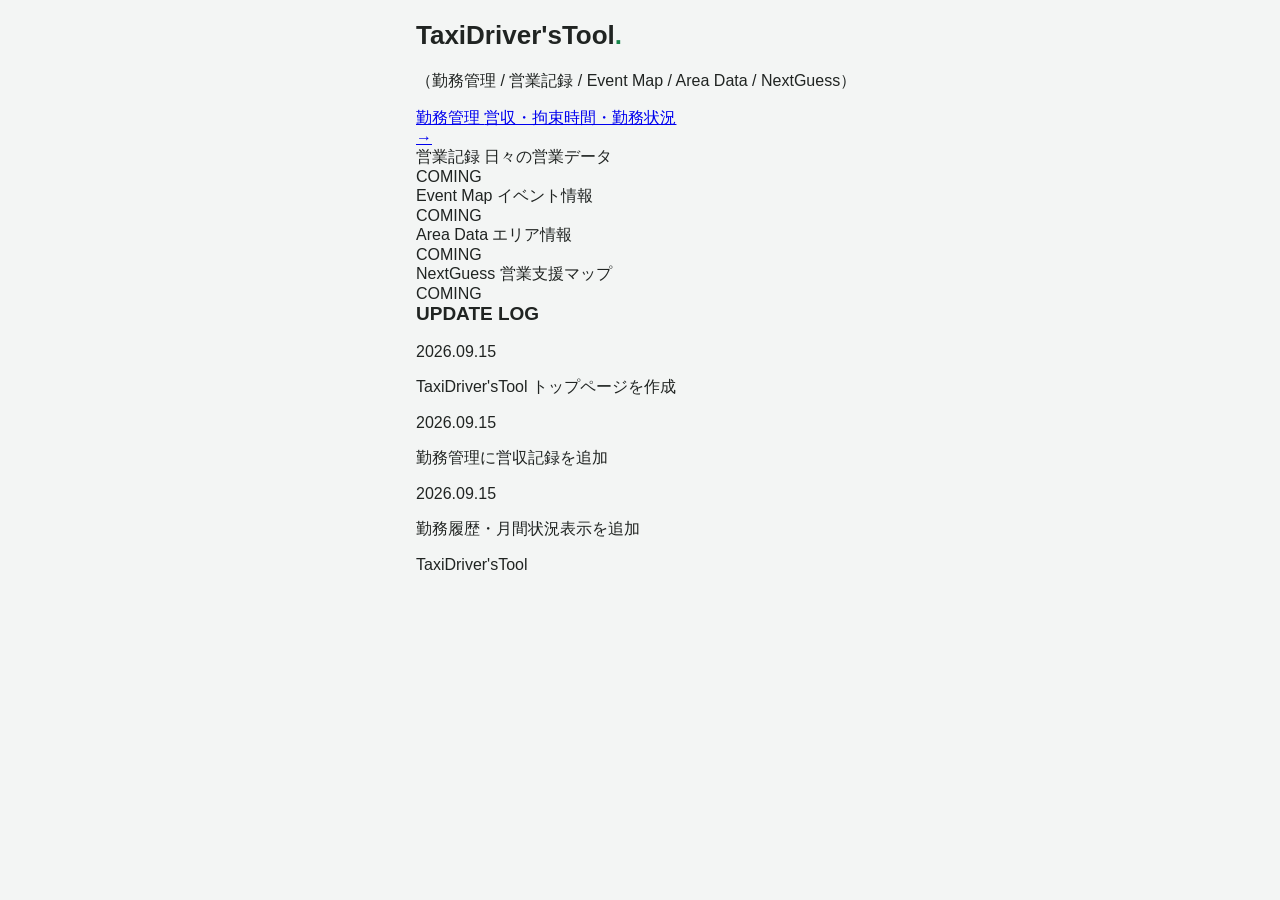
==== commit 34d9f89b: "Change application title to 'TaxiDriver'sTool' Updated the title and header of the index.html file t" ====
--- a/index.html
+++ b/index.html
@@ -14,7 +14,7 @@
         content="#16864b"
     >
 
-    <title>勤務管理</title>
+    <title>TaxiDriver'sTool</title>
 
     <link
         rel="stylesheet"
@@ -26,533 +26,184 @@
 
 <main class="container">
 
-    <h1>
-        勤務管理<span class="title-dot">.</span>
-    </h1>
-
-
-    <section class="card">
-
-        <h2>勤務を記録</h2>
-
-
-        <!-- 勤務日 -->
-
-        <label for="workDate">
-            勤務日
-        </label>
-
-        <div class="date-picker-wrap">
-
-            <div class="date-picker-display">
-
-                <span id="workDateText">
-                    日付を選択
-                </span>
-
-                <span
-                    class="date-picker-icon"
-                    aria-hidden="true"
-                >
-                    📅
-                </span>
-
-            </div>
-
-            <input
-                type="date"
-                id="workDate"
-                class="date-picker-native"
-                aria-label="勤務日"
-            >
-
-        </div>
-
-
-        <!-- 営収 -->
-
-        <label for="revenue">
-            営収
-        </label>
-
-        <div class="revenue-input">
-
-            <span class="yen-mark">
-                ¥
-            </span>
-
-            <input
-                type="number"
-                id="revenue"
-                min="0"
-                step="1"
-                inputmode="numeric"
-                placeholder="50000"
-            >
-
-            <span class="unit">
-                円
-            </span>
-
-        </div>
-
-
-        <!-- 入力方法 -->
-
-        <div class="input-type">
-
-            <span class="input-type-title">
-                拘束時間
-            </span>
-
-            <label class="radio-label">
-
-                <input
-                    type="radio"
-                    name="inputType"
-                    value="direct"
-                    checked
-                >
-
-                直接入力
-
-            </label>
-
-            <label class="radio-label">
-
-                <input
-                    type="radio"
-                    name="inputType"
-                    value="time"
-                >
-
-                出庫・帰庫から計算
-
-            </label>
-
-        </div>
-
-
-        <!-- 直接入力 -->
-
-        <div id="directInput">
-
-            <div class="duration-input">
-
-                <input
-                    type="number"
-                    id="directHours"
-                    min="0"
-                    max="30"
-                    inputmode="numeric"
-                    placeholder="17"
-                >
-
-                <span>時間</span>
-
-                <input
-                    type="number"
-                    id="directMinutes"
-                    min="0"
-                    max="59"
-                    inputmode="numeric"
-                    placeholder="40"
-                >
-
-                <span>分</span>
-
-            </div>
-
-        </div>
-
-
-        <!-- 出庫・帰庫入力 -->
-
-        <div
-            id="timeInput"
-            class="hidden"
+    <header class="site-header">
+
+        <h1>
+            TaxiDriver'sTool<span class="title-dot">.</span>
+        </h1>
+
+        <p class="tool-list">
+            （勤務管理 / 営業記録 / Event Map / Area Data / NextGuess）
+        </p>
+
+    </header>
+
+
+    <section class="tools">
+
+        <a
+            class="tool-row active"
+            href="work/"
         >
 
-            <label for="startTime">
-                出庫時刻
-            </label>
-
-            <input
-                type="time"
-                id="startTime"
-            >
-
-
-            <label for="endTime">
-                帰庫時刻
-            </label>
-
-            <input
-                type="time"
-                id="endTime"
-            >
-
-
-            <div class="calculated-result">
-
-                <span>
-                    今回の拘束時間
-                </span>
-
-                <strong id="calculatedHours">
-                    --
-                </strong>
-
-            </div>
-
-        </div>
-
-
-        <button id="saveButton">
-            この勤務を保存
-        </button>
+            <div class="tool-main">
+
+                <span class="tool-name">
+                    勤務管理
+                </span>
+
+                <span class="tool-description">
+                    営収・拘束時間・勤務状況
+                </span>
+
+            </div>
+
+            <span class="arrow">
+                →
+            </span>
+
+        </a>
+
+
+        <div class="tool-row coming">
+
+            <div class="tool-main">
+
+                <span class="tool-name">
+                    営業記録
+                </span>
+
+                <span class="tool-description">
+                    日々の営業データ
+                </span>
+
+            </div>
+
+            <span class="coming-label">
+                COMING
+            </span>
+
+        </div>
+
+
+        <div class="tool-row coming">
+
+            <div class="tool-main">
+
+                <span class="tool-name">
+                    Event Map
+                </span>
+
+                <span class="tool-description">
+                    イベント情報
+                </span>
+
+            </div>
+
+            <span class="coming-label">
+                COMING
+            </span>
+
+        </div>
+
+
+        <div class="tool-row coming">
+
+            <div class="tool-main">
+
+                <span class="tool-name">
+                    Area Data
+                </span>
+
+                <span class="tool-description">
+                    エリア情報
+                </span>
+
+            </div>
+
+            <span class="coming-label">
+                COMING
+            </span>
+
+        </div>
+
+
+        <div class="tool-row coming">
+
+            <div class="tool-main">
+
+                <span class="tool-name">
+                    NextGuess
+                </span>
+
+                <span class="tool-description">
+                    営業支援マップ
+                </span>
+
+            </div>
+
+            <span class="coming-label">
+                COMING
+            </span>
+
+        </div>
 
     </section>
 
 
-    <div class="menu-buttons">
-
-        <button
-            class="secondary-button"
-            id="statusButton"
-        >
-            今月の状況
-        </button>
-
-        <button
-            class="secondary-button"
-            id="historyButton"
-        >
-            勤務履歴
-        </button>
-
-    </div>
+    <section class="update-section">
+
+        <h2>
+            UPDATE LOG
+        </h2>
+
+        <div class="update-row">
+
+            <time datetime="2026-09-15">
+                2026.09.15
+            </time>
+
+            <p>
+                TaxiDriver'sTool トップページを作成
+            </p>
+
+        </div>
+
+        <div class="update-row">
+
+            <time datetime="2026-09-15">
+                2026.09.15
+            </time>
+
+            <p>
+                勤務管理に営収記録を追加
+            </p>
+
+        </div>
+
+        <div class="update-row">
+
+            <time datetime="2026-09-15">
+                2026.09.15
+            </time>
+
+            <p>
+                勤務履歴・月間状況表示を追加
+            </p>
+
+        </div>
+
+    </section>
+
+
+    <footer>
+
+        TaxiDriver'sTool
+
+    </footer>
 
 </main>
 
-
-<!-- 今月状況 -->
-
-<div
-    class="modal hidden"
-    id="statusModal"
->
-
-    <div class="modal-panel">
-
-        <button
-            class="close-button"
-            data-close="statusModal"
-        >
-            ×
-        </button>
-
-
-        <h2>今月の状況</h2>
-
-        <div
-            class="period-label"
-            id="currentPeriod"
-        >
-            --
-        </div>
-
-
-        <div class="summary-row">
-
-            <span>勤務回数</span>
-
-            <strong id="workCount">
-                0 / 13
-            </strong>
-
-        </div>
-
-
-        <div class="summary-row">
-
-            <span>累計営収</span>
-
-            <strong
-                id="totalRevenue"
-                class="green-value"
-            >
-                ¥0
-            </strong>
-
-        </div>
-
-
-        <div class="summary-row">
-
-            <span>平均営収</span>
-
-            <strong id="averageRevenue">
-                ¥0
-            </strong>
-
-        </div>
-
-
-        <div class="summary-row">
-
-            <span>累計拘束時間</span>
-
-            <strong id="totalHours">
-                0時間00分
-            </strong>
-
-        </div>
-
-
-        <div class="summary-row">
-
-            <span>262時間まで残り</span>
-
-            <strong id="remainingHours">
-                262時間00分
-            </strong>
-
-        </div>
-
-
-        <hr>
-
-
-        <h3>
-            13勤務目の予測
-        </h3>
-
-
-        <div class="shift-selector">
-
-            <span class="selector-title">
-                13勤務目の基本出庫
-            </span>
-
-            <div class="shift-buttons">
-
-                <label class="shift-option">
-
-                    <input
-                        type="radio"
-                        name="finalShiftType"
-                        value="15"
-                        checked
-                    >
-
-                    <span>
-                        15:00
-                    </span>
-
-                </label>
-
-
-                <label class="shift-option">
-
-                    <input
-                        type="radio"
-                        name="finalShiftType"
-                        value="16"
-                    >
-
-                    <span>
-                        16:00
-                    </span>
-
-                </label>
-
-            </div>
-
-        </div>
-
-
-        <div id="forecast">
-            まだ勤務記録がありません。
-        </div>
-
-
-        <button
-            class="secondary-button modal-action"
-            id="previousStatusButton"
-        >
-            前月の状況を見る
-        </button>
-
-    </div>
-
-</div>
-
-
-<!-- 前月状況 -->
-
-<div
-    class="modal hidden"
-    id="previousStatusModal"
->
-
-    <div class="modal-panel">
-
-        <button
-            class="close-button"
-            data-close="previousStatusModal"
-        >
-            ×
-        </button>
-
-
-        <h2>前月の状況</h2>
-
-        <div
-            class="period-label"
-            id="previousPeriod"
-        >
-            --
-        </div>
-
-
-        <div class="summary-row">
-
-            <span>勤務回数</span>
-
-            <strong id="previousWorkCount">
-                0 / 13
-            </strong>
-
-        </div>
-
-
-        <div class="summary-row">
-
-            <span>累計営収</span>
-
-            <strong
-                id="previousTotalRevenue"
-                class="green-value"
-            >
-                ¥0
-            </strong>
-
-        </div>
-
-
-        <div class="summary-row">
-
-            <span>平均営収</span>
-
-            <strong id="previousAverageRevenue">
-                ¥0
-            </strong>
-
-        </div>
-
-
-        <div class="summary-row">
-
-            <span>累計拘束時間</span>
-
-            <strong id="previousTotalHours">
-                0時間00分
-            </strong>
-
-        </div>
-
-    </div>
-
-</div>
-
-
-<!-- 今月履歴 -->
-
-<div
-    class="modal hidden"
-    id="historyModal"
->
-
-    <div class="modal-panel">
-
-        <button
-            class="close-button"
-            data-close="historyModal"
-        >
-            ×
-        </button>
-
-
-        <h2>
-            今月の勤務履歴
-        </h2>
-
-        <div
-            class="period-label"
-            id="historyPeriod"
-        >
-            --
-        </div>
-
-
-        <div id="workHistory">
-            勤務記録はありません。
-        </div>
-
-
-        <button
-            class="secondary-button modal-action"
-            id="previousHistoryButton"
-        >
-            前月の履歴を見る
-        </button>
-
-    </div>
-
-</div>
-
-
-<!-- 前月履歴 -->
-
-<div
-    class="modal hidden"
-    id="previousHistoryModal"
->
-
-    <div class="modal-panel">
-
-        <button
-            class="close-button"
-            data-close="previousHistoryModal"
-        >
-            ×
-        </button>
-
-
-        <h2>
-            前月の勤務履歴
-        </h2>
-
-        <div
-            class="period-label"
-            id="previousHistoryPeriod"
-        >
-            --
-        </div>
-
-
-        <div id="previousWorkHistory">
-            勤務記録はありません。
-        </div>
-
-    </div>
-
-</div>
-
-
-<script src="script.js"></script>
-
 </body>
 
 </html>
--- a/style.css
+++ b/style.css
@@ -1,274 +1,863 @@
+:root {
+    --green: #16864b;
+    --green-light: #edf8f2;
+    --green-border: #b9dfca;
+
+    --text: #202422;
+    --sub-text: #6d746f;
+
+    --background: #f3f5f4;
+    --border: #d8ddda;
+
+    --white: #ffffff;
+}
+
+
 * {
     box-sizing: border-box;
 }
 
-:root {
-    --green: #16864b;
-    --green-dark: #0f6539;
-    --green-soft: #edf7f1;
-    --text: #171a18;
-    --subtext: #69716c;
-    --line: #dfe5e1;
-    --background: #ffffff;
-}
+
+html {
+    -webkit-text-size-adjust: 100%;
+}
+
 
 body {
     margin: 0;
-    background: var(--background);
-    color: var(--text);
 
     font-family:
         -apple-system,
         BlinkMacSystemFont,
         "Segoe UI",
         sans-serif;
-}
-
-.portal {
+
+    background: var(--background);
+    color: var(--text);
+}
+
+
+.container {
     width: 100%;
-    max-width: 520px;
+    max-width: 480px;
 
     margin: 0 auto;
-    padding: 18px 18px 36px;
+
+    padding:
+        20px
+        16px
+        40px;
+}
+
+
+h1 {
+    margin:
+        0
+        0
+        20px;
+
+    font-size: 26px;
+}
+
+
+.title-dot {
+    color: var(--green);
+}
+
+
+h2 {
+    margin:
+        0
+        0
+        18px;
+
+    font-size: 19px;
+}
+
+
+h3 {
+    margin:
+        22px
+        0
+        12px;
+
+    font-size: 17px;
+}
+
+
+.card {
+    width: 100%;
+
+    padding: 18px;
+
+    background: var(--white);
+
+    border-radius: 14px;
+
+    box-shadow:
+        0 2px 8px
+        rgba(0, 0, 0, 0.08);
+
+    overflow: hidden;
+}
+
+
+label {
+    display: block;
+
+    margin-top: 16px;
+    margin-bottom: 6px;
+
+    font-weight: 700;
+}
+
+
+input[type="time"],
+input[type="number"],
+.edit-form input {
+    display: block;
+
+    width: 100%;
+    max-width: 100%;
+    min-width: 0;
+
+    padding: 12px;
+
+    border:
+        1px solid
+        var(--border);
+
+    border-radius: 8px;
+
+    background: var(--white);
+
+    color: var(--text);
+
+    font-size: 17px;
 }
 
 
 /* ==========================
-   ヘッダー
+   勤務日
    ========================== */
 
-.portal-header {
-    padding: 4px 0 18px;
-
-    border-bottom: 1px solid var(--line);
-}
-
-.portal-header h1 {
-    margin: 0;
-
-    font-size: 21px;
-    font-weight: 700;
-    letter-spacing: -0.3px;
-}
-
-.portal-header h1::after {
-    content: ".";
-
-    color: var(--green);
-}
-
-.function-line {
-    margin: 9px 0 0;
-
-    color: var(--subtext);
-
-    font-size: 12px;
-    line-height: 1.8;
-}
-
-.function-line a {
-    color: var(--green-dark);
-    font-weight: 700;
-
-    text-decoration: none;
-}
-
-.function-line span {
-    color: #9ba19d;
-}
-
-
-/* ==========================
-   セクション
-   ========================== */
-
-.tool-section,
-.update-section {
-    margin-top: 28px;
-}
-
-.section-label {
-    margin-bottom: 10px;
-
-    color: var(--green);
-
-    font-size: 11px;
-    font-weight: 800;
-
-    letter-spacing: 1.4px;
-}
-
-
-/* ==========================
-   使用可能ツール
-   ========================== */
-
-.tool-link {
+.date-picker-wrap {
+    position: relative;
+
+    width: 100%;
+    height: 54px;
+}
+
+
+.date-picker-display {
+    position: absolute;
+
+    inset: 0;
+
     display: flex;
 
     align-items: center;
     justify-content: space-between;
 
-    gap: 14px;
-
-    padding: 16px 2px;
+    padding:
+        0
+        14px;
+
+    border:
+        1px solid
+        var(--border);
+
+    border-radius: 8px;
+
+    background: var(--white);
+
+    font-size: 17px;
+}
+
+
+.date-picker-icon {
+    font-size: 18px;
+}
+
+
+.date-picker-native {
+    position: absolute !important;
+
+    inset: 0 !important;
+
+    width: 100% !important;
+    height: 100% !important;
+
+    min-width: 0 !important;
+
+    margin: 0 !important;
+    padding: 0 !important;
+
+    opacity: 0;
+
+    cursor: pointer;
+}
+
+
+/* ==========================
+   営収
+   ========================== */
+
+.revenue-input {
+    display: grid;
+
+    grid-template-columns:
+        auto
+        minmax(0, 1fr)
+        auto;
+
+    align-items: center;
+
+    gap: 8px;
+
+    width: 100%;
+}
+
+
+.revenue-input input {
+    min-width: 0;
+
+    text-align: right;
+
+    font-size: 20px;
+    font-weight: 700;
+}
+
+
+.yen-mark {
+    color: var(--green);
+
+    font-size: 21px;
+    font-weight: 800;
+}
+
+
+.unit {
+    color: var(--sub-text);
+}
+
+
+/* ==========================
+   拘束時間入力
+   ========================== */
+
+.input-type {
+    margin-top: 24px;
+}
+
+
+.input-type-title {
+    display: block;
+
+    margin-bottom: 10px;
+
+    font-weight: 700;
+}
+
+
+.radio-label {
+    display: flex;
+
+    align-items: center;
+
+    gap: 8px;
+
+    margin:
+        10px
+        0;
+
+    font-weight: 400;
+}
+
+
+.radio-label input {
+    width: 20px;
+    height: 20px;
+
+    accent-color: var(--green);
+}
+
+
+.duration-input {
+    display: grid;
+
+    grid-template-columns:
+        minmax(0, 1fr)
+        auto
+        minmax(0, 1fr)
+        auto;
+
+    align-items: center;
+
+    gap: 8px;
+
+    margin-top: 12px;
+}
+
+
+.duration-input input {
+    min-width: 0;
+
+    text-align: center;
+}
+
+
+.calculated-result {
+    display: flex;
+
+    justify-content: space-between;
+    align-items: center;
+
+    gap: 12px;
+
+    margin-top: 18px;
+
+    padding: 14px;
+
+    background: var(--green-light);
+
+    border-radius: 8px;
+}
+
+
+/* ==========================
+   ボタン
+   ========================== */
+
+button {
+    width: 100%;
+
+    padding: 14px;
+
+    border: none;
+    border-radius: 9px;
+
+    font-size: 16px;
+    font-weight: 700;
+
+    cursor: pointer;
+}
+
+
+#saveButton {
+    margin-top: 26px;
+
+    background: var(--green);
+    color: var(--white);
+}
+
+
+.menu-buttons {
+    display: grid;
+
+    grid-template-columns:
+        1fr
+        1fr;
+
+    gap: 10px;
+
+    margin-top: 14px;
+}
+
+
+.secondary-button {
+    background: var(--white);
 
     color: var(--text);
 
-    text-decoration: none;
-
-    border-top: 1px solid var(--line);
-    border-bottom: 1px solid var(--line);
-}
-
-.tool-text {
+    border:
+        1px solid
+        var(--border);
+}
+
+
+.hidden {
+    display: none !important;
+}
+
+
+/* ==========================
+   モーダル
+   ========================== */
+
+.modal {
+    position: fixed;
+
+    inset: 0;
+
+    z-index: 1000;
+
     display: flex;
+
+    align-items: center;
+    justify-content: center;
+
+    padding: 16px;
+
+    background:
+        rgba(0, 0, 0, 0.45);
+}
+
+
+.modal-panel {
+    position: relative;
+
+    width: 100%;
+    max-width: 460px;
+
+    max-height: 88vh;
+
+    overflow-y: auto;
+
+    padding:
+        22px
+        18px;
+
+    background: var(--white);
+
+    border-radius: 14px;
+}
+
+
+.close-button {
+    position: absolute;
+
+    top: 8px;
+    right: 8px;
+
+    width: 42px;
+    height: 42px;
+
+    padding: 0;
+
+    background: transparent;
+
+    color: var(--text);
+
+    font-size: 28px;
+    font-weight: 400;
+}
+
+
+.period-label {
+    margin-bottom: 20px;
+
+    padding: 10px;
+
+    background: var(--background);
+
+    border-radius: 8px;
+
+    color: var(--sub-text);
+
+    font-size: 14px;
+}
+
+
+.summary-row {
+    display: flex;
+
+    justify-content: space-between;
+    align-items: center;
+
+    gap: 12px;
+
+    padding:
+        10px
+        0;
+}
+
+
+.summary-row strong {
+    text-align: right;
+}
+
+
+.green-value {
+    color: var(--green);
+
+    font-size: 18px;
+}
+
+
+hr {
+    margin:
+        20px
+        0;
+
+    border: 0;
+
+    border-top:
+        1px solid
+        var(--border);
+}
+
+
+.modal-action {
+    margin-top: 24px;
+}
+
+
+/* ==========================
+   13勤務目
+   ========================== */
+
+.shift-selector {
+    margin-bottom: 18px;
+}
+
+
+.selector-title {
+    display: block;
+
+    margin-bottom: 10px;
+
+    font-size: 14px;
+    font-weight: 700;
+}
+
+
+.shift-buttons {
+    display: grid;
+
+    grid-template-columns:
+        1fr
+        1fr;
+
+    gap: 8px;
+}
+
+
+.shift-option {
+    margin: 0;
+}
+
+
+.shift-option input {
+    position: absolute;
+
+    opacity: 0;
+
+    pointer-events: none;
+}
+
+
+.shift-option span {
+    display: block;
+
+    padding: 11px;
+
+    border:
+        1px solid
+        var(--border);
+
+    border-radius: 8px;
+
+    text-align: center;
+
+    cursor: pointer;
+}
+
+
+.shift-option input:checked + span {
+    background: var(--green);
+
+    color: var(--white);
+
+    border-color: var(--green);
+}
+
+
+.forecast-box {
+    margin-top: 12px;
+
+    padding: 14px;
+
+    background: var(--green-light);
+
+    border:
+        1px solid
+        var(--green-border);
+
+    border-radius: 10px;
+}
+
+
+.forecast-main {
+    margin-bottom: 14px;
+
+    font-size: 17px;
+    font-weight: 700;
+
+    line-height: 1.5;
+}
+
+
+.forecast-line {
+    display: flex;
+
+    justify-content: space-between;
+
+    gap: 12px;
+
+    padding:
+        7px
+        0;
+
+    font-size: 14px;
+}
+
+
+.forecast-line strong {
+    text-align: right;
+}
+
+
+.forecast-note {
+    margin-top: 12px;
+
+    padding-top: 12px;
+
+    border-top:
+        1px solid
+        var(--green-border);
+
+    color: var(--sub-text);
+
+    font-size: 13px;
+
+    line-height: 1.6;
+}
+
+
+/* ==========================
+   履歴
+   ========================== */
+
+.history-row {
+    padding:
+        16px
+        0;
+
+    border-bottom:
+        1px solid
+        var(--border);
+}
+
+
+.history-row:last-child {
+    border-bottom: none;
+}
+
+
+.history-top {
+    display: flex;
+
+    justify-content: space-between;
+    align-items: flex-start;
+
+    gap: 12px;
+}
+
+
+.history-info {
+    flex: 1;
+
+    min-width: 0;
+}
+
+
+.history-date {
+    margin-bottom: 8px;
+
+    font-weight: 800;
+}
+
+
+.history-detail {
+    display: grid;
+
+    grid-template-columns:
+        auto
+        1fr;
+
+    gap:
+        5px
+        12px;
+
+    font-size: 14px;
+}
+
+
+.history-detail span {
+    color: var(--sub-text);
+}
+
+
+.history-revenue {
+    color: var(--green);
+
+    font-weight: 800;
+}
+
+
+.history-actions {
+    display: flex;
+
     flex-direction: column;
 
-    gap: 4px;
-}
-
-.tool-text strong {
-    font-size: 17px;
-}
-
-.tool-text span {
-    color: var(--subtext);
-
-    font-size: 12px;
-}
-
-.tool-arrow {
-    color: var(--green);
-
-    font-size: 24px;
-    font-weight: 400;
+    gap: 6px;
+}
+
+
+.edit-button,
+.delete-button {
+    width: auto;
+
+    padding:
+        8px
+        11px;
+
+    font-size: 13px;
+}
+
+
+.edit-button {
+    background: var(--green);
+
+    color: var(--white);
+}
+
+
+.delete-button {
+    background: #707572;
+
+    color: var(--white);
 }
 
 
 /* ==========================
-   今後の機能
+   履歴編集
    ========================== */
 
-.future-tool {
-    display: flex;
+.edit-form {
+    margin-top: 14px;
+
+    padding: 14px;
+
+    background: var(--background);
+
+    border-radius: 10px;
+}
+
+
+.edit-form label {
+    margin-top: 12px;
+
+    font-size: 14px;
+}
+
+
+.edit-form label:first-child {
+    margin-top: 0;
+}
+
+
+.edit-duration {
+    display: grid;
+
+    grid-template-columns:
+        minmax(0, 1fr)
+        auto
+        minmax(0, 1fr)
+        auto;
 
     align-items: center;
-    justify-content: space-between;
-
-    gap: 12px;
-
-    padding: 14px 2px;
-
-    border-bottom: 1px solid var(--line);
-}
-
-.future-tool > div {
-    display: flex;
-    flex-direction: column;
-
-    gap: 3px;
-}
-
-.future-tool strong {
-    color: #777d79;
-
-    font-size: 15px;
-    font-weight: 600;
-}
-
-.future-tool span {
-    color: #a0a5a2;
-
-    font-size: 12px;
-}
-
-.future-tool small {
-    color: #a0a5a2;
-
-    font-size: 9px;
-    font-weight: 700;
-
-    letter-spacing: 0.8px;
+
+    gap: 7px;
+}
+
+
+.edit-duration input {
+    min-width: 0;
+
+    text-align: center;
+}
+
+
+.edit-revenue {
+    text-align: right;
+}
+
+
+.edit-actions {
+    display: grid;
+
+    grid-template-columns:
+        1fr
+        1fr;
+
+    gap: 8px;
+
+    margin-top: 14px;
+}
+
+
+.edit-save-button {
+    background: var(--green);
+
+    color: var(--white);
+}
+
+
+.edit-cancel-button {
+    background: var(--white);
+
+    color: var(--text);
+
+    border:
+        1px solid
+        var(--border);
 }
 
 
 /* ==========================
-   UPDATE LOG
+   小さいスマホ
    ========================== */
 
-.update-section {
-    margin-top: 34px;
-}
-
-.update-row {
-    display: grid;
-
-    grid-template-columns: 82px 1fr;
-
-    gap: 10px;
-
-    padding: 11px 2px;
-
-    border-bottom: 1px solid var(--line);
-}
-
-.update-row:first-of-type {
-    border-top: 1px solid var(--line);
-}
-
-.update-row time {
-    color: var(--green-dark);
-
-    font-size: 11px;
-    font-variant-numeric: tabular-nums;
-}
-
-.update-row p {
-    margin: 0;
-
-    font-size: 12px;
-    line-height: 1.6;
-}
-
-
-/* ==========================
-   フッター
-   ========================== */
-
-footer {
-    margin-top: 38px;
-    padding-top: 14px;
-
-    border-top: 1px solid var(--line);
-
-    color: #a0a5a2;
-
-    font-size: 10px;
-    letter-spacing: 0.5px;
-}
-
-
-/* ==========================
-   スマホ
-   ========================== */
-
 @media (max-width: 360px) {
 
-    .portal {
+    .container {
+        padding-left: 12px;
+        padding-right: 12px;
+    }
+
+
+    .card {
         padding-left: 14px;
         padding-right: 14px;
     }
 
-    .portal-header h1 {
-        font-size: 20px;
+
+    .history-top {
+        flex-direction: column;
     }
 
-    .function-line {
-        font-size: 11px;
+
+    .history-actions {
+        width: 100%;
+
+        flex-direction: row;
     }
 
-    .update-row {
-        grid-template-columns: 76px 1fr;
+
+    .history-actions button {
+        flex: 1;
     }
-}
+
+}
